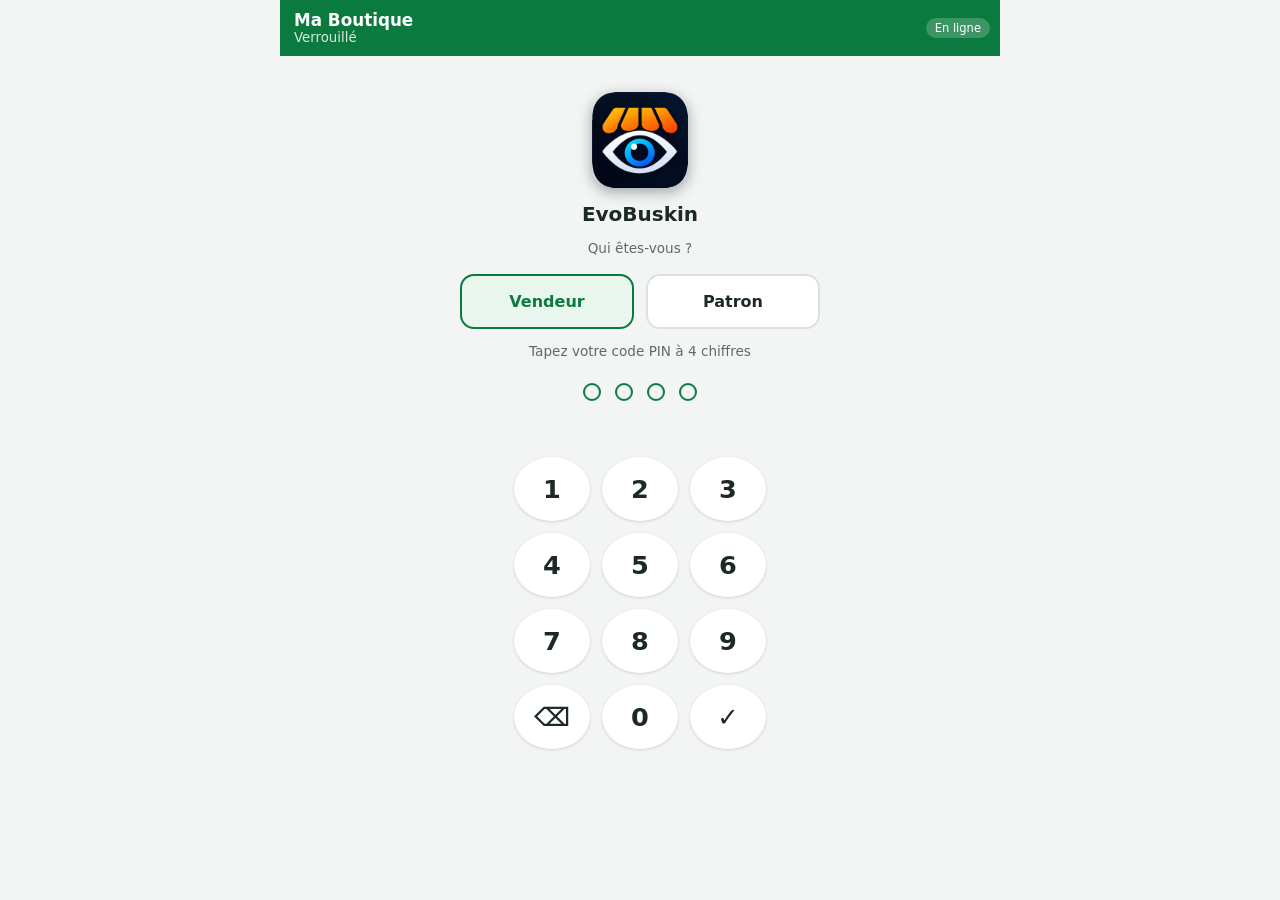
==== index.html @ 107aafbb "Add files via upload" ====
<!DOCTYPE html>
<html lang="fr">
<head>
  <meta charset="UTF-8">
  <meta name="viewport" content="width=device-width, initial-scale=1, viewport-fit=cover">
  <meta name="theme-color" content="#0b7a3e">
  <meta name="description" content="EvoBuskin : caisse, stock et dettes clients, même sans Internet.">
  <link rel="manifest" href="manifest.webmanifest">
  <link rel="icon" type="image/png" href="icons/icon-192.png">
  <link rel="apple-touch-icon" href="icons/apple-touch-icon.png">
  <link rel="stylesheet" href="css/style.css">
  <title>EvoBuskin</title>
</head>
<body>
  <!-- Écran de chargement affiché pendant l'ouverture de la base -->
  <div id="chargement"><img src="icons/logo.png" alt="EvoBuskin" width="128" height="128"><p>EvoBuskin</p></div>

  <div id="app" hidden>
    <header id="barre">
      <div class="barre-gauche">
        <strong id="nomBoutique">EvoBuskin</strong>
        <small id="infoRole"></small>
      </div>
      <div class="barre-droite">
        <span id="etatReseau" class="pastille">En ligne</span>
        <button id="btnQuitter" class="btn-icone" aria-label="Verrouiller">&#128274;</button>
      </div>
    </header>
    <main id="vue"></main>
    <nav id="menu"></nav>
  </div>

  <div id="toast" role="status" aria-live="polite"></div>

  <!-- Ordre important : utilitaires, base de données, modules, vues, puis application -->
  <script src="js/utils.js"></script>
  <script src="js/periode.js"></script>
  <script src="js/db.js"></script>
  <script src="js/audit.js"></script>
  <script src="js/pdf.js"></script>
  <script src="js/coffre.js"></script>
  <script src="js/scanner.js"></script>
  <script src="js/demo.js"></script>
  <script src="js/vue-caisse.js"></script>
  <script src="js/vue-stock.js"></script>
  <script src="js/vue-dettes.js"></script>
  <script src="js/vue-depenses.js"></script>
  <script src="js/vue-achats.js"></script>
  <script src="js/vue-import.js"></script>
  <script src="js/vue-audit.js"></script>
  <script src="js/vue-rapports.js"></script>
  <script src="js/vue-plus.js"></script>
  <script src="js/vue-reglages.js"></script>
  <script src="js/app.js"></script>
</body>
</html>
---- css/style.css ----
/* EvoBuskin - styles
   POUR CHANGER LES COULEURS : modifiez uniquement les variables ci-dessous (bloc :root). */
:root {
  --couleur-principale: #0b7a3e;   /* vert : barre du haut, boutons */
  --couleur-principale-fonce: #075c2e;
  --couleur-accent: #f2b705;       /* jaune : mises en avant */
  --couleur-danger: #c62828;       /* rouge : ruptures, dettes, suppression */
  --couleur-alerte: #e67e00;       /* orange : stock bas */
  --couleur-fond: #f3f5f4;
  --couleur-carte: #ffffff;
  --couleur-texte: #1d2a24;
  --couleur-texte-doux: #5d6b64;
  --couleur-bordure: #dbe2de;
  --rayon: 14px;
  --hauteur-barre: 56px;
  --hauteur-menu: 62px;
}

* { box-sizing: border-box; -webkit-tap-highlight-color: transparent; }
html, body { margin: 0; height: 100%; }
body {
  font-family: system-ui, -apple-system, "Segoe UI", Roboto, Arial, sans-serif;
  font-size: 16px; color: var(--couleur-texte); background: var(--couleur-fond);
  overscroll-behavior-y: contain;
}
body.modal-ouvert { overflow: hidden; }
button, input, select, textarea { font: inherit; color: inherit; }
h2 { margin: 4px 0 12px; font-size: 1.25rem; }
h3 { margin: 0; font-size: 1.1rem; }
p { margin: 0 0 10px; }
[hidden] { display: none !important; }

/* ---------- Chargement ---------- */
#chargement {
  position: fixed; inset: 0; background: #060d1f; color: #fff; z-index: 100;
  display: flex; flex-direction: column; align-items: center; justify-content: center; gap: 8px; font-weight: 700;
}
.logo-rond {
  width: 84px; height: 84px; border-radius: 50%; background: #fff; color: var(--couleur-principale);
  display: flex; align-items: center; justify-content: center; font-size: 3rem; font-weight: 900;
  box-shadow: 0 0 0 6px var(--couleur-accent);
}

/* ---------- Structure ---------- */
#app { display: flex; flex-direction: column; height: 100%; max-width: 720px; margin: 0 auto; background: var(--couleur-fond); }
#barre {
  height: calc(var(--hauteur-barre) + env(safe-area-inset-top)); padding-top: env(safe-area-inset-top);
  background: var(--couleur-principale); color: #fff; display: flex; align-items: center; justify-content: space-between;
  padding-left: 14px; padding-right: 10px; flex-shrink: 0;
}
.barre-gauche { display: flex; flex-direction: column; line-height: 1.15; min-width: 0; }
.barre-gauche strong { font-size: 1.05rem; white-space: nowrap; overflow: hidden; text-overflow: ellipsis; }
.barre-gauche small { opacity: .85; }
.barre-droite { display: flex; align-items: center; gap: 8px; }
.pastille { font-size: .72rem; padding: 3px 9px; border-radius: 99px; background: rgba(255,255,255,.2); }
.pastille.hors-ligne { background: var(--couleur-accent); color: #3b2f00; font-weight: 700; }
.btn-icone {
  width: 42px; height: 42px; border: 0; border-radius: 50%; background: rgba(255,255,255,.15); color: inherit;
  font-size: 1.2rem; cursor: pointer;
}
#vue { flex: 1; overflow-y: auto; padding: 12px 12px 90px; -webkit-overflow-scrolling: touch; }
#menu {
  height: calc(var(--hauteur-menu) + env(safe-area-inset-bottom)); padding-bottom: env(safe-area-inset-bottom);
  background: var(--couleur-carte); border-top: 1px solid var(--couleur-bordure); display: flex; flex-shrink: 0;
}
#menu button {
  flex: 1; border: 0; background: none; display: flex; flex-direction: column; align-items: center; justify-content: center;
  gap: 2px; font-size: .74rem; color: var(--couleur-texte-doux); cursor: pointer;
}
#menu button .ico { font-size: 1.4rem; }
#menu button.actif { color: var(--couleur-principale); font-weight: 700; }

/* ---------- Composants ---------- */
.carte { background: var(--couleur-carte); border-radius: var(--rayon); padding: 12px; margin-bottom: 12px; box-shadow: 0 1px 3px rgba(0,0,0,.08); }
.carte.danger { border-left: 5px solid var(--couleur-danger); }
.carte.alerte { border-left: 5px solid var(--couleur-alerte); }
.texte-centre { text-align: center; }
.petit { font-size: .85rem; color: var(--couleur-texte-doux); }
.gras { font-weight: 700; }
.rouge-txt { color: var(--couleur-danger); }
.vert-txt { color: var(--couleur-principale); }
.droite { text-align: right; }
.ligne-flex { display: flex; align-items: center; justify-content: space-between; gap: 10px; }
.vide { text-align: center; color: var(--couleur-texte-doux); padding: 28px 10px; }

.btn {
  display: block; width: 100%; padding: 14px 16px; border: 0; border-radius: 12px; cursor: pointer;
  background: var(--couleur-principale); color: #fff; font-weight: 700; font-size: 1rem; text-align: center;
}
.btn:active { background: var(--couleur-principale-fonce); }
.btn.gris { background: #e4e9e6; color: var(--couleur-texte); }
.btn.rouge { background: var(--couleur-danger); }
.btn.jaune { background: var(--couleur-accent); color: #3b2f00; }
.btn.contour { background: #fff; color: var(--couleur-principale); border: 2px solid var(--couleur-principale); }
.btn.petit-btn { width: auto; display: inline-block; padding: 9px 14px; font-size: .9rem; }
.btn[disabled] { opacity: .5; }
.ligne-boutons { display: flex; gap: 10px; margin-top: 12px; }
.ligne-boutons .btn { flex: 1; }
.pile > * + * { margin-top: 10px; }

.champ { display: block; margin-bottom: 12px; }
.champ > span { display: block; font-size: .85rem; color: var(--couleur-texte-doux); margin-bottom: 4px; }
.champ input, .champ select, .champ textarea {
  width: 100%; padding: 12px; border: 1.5px solid var(--couleur-bordure); border-radius: 10px; background: #fff; min-height: 46px;
}
.champ input:focus, .champ select:focus { outline: 0; border-color: var(--couleur-principale); }
.deux-colonnes { display: grid; grid-template-columns: 1fr 1fr; gap: 10px; }
.recherche { display: flex; gap: 8px; margin-bottom: 10px; }
.recherche input { flex: 1; padding: 12px; border: 1.5px solid var(--couleur-bordure); border-radius: 10px; min-height: 46px; background: #fff; }
.recherche .btn { width: 52px; padding: 0; font-size: 1.3rem; }

.segment { display: flex; background: #e4e9e6; border-radius: 12px; padding: 3px; margin-bottom: 12px; }
.segment button { flex: 1; border: 0; background: none; padding: 10px 4px; border-radius: 10px; font-weight: 600; cursor: pointer; }
.segment button.actif { background: #fff; color: var(--couleur-principale); box-shadow: 0 1px 3px rgba(0,0,0,.15); }

.badge { display: inline-block; padding: 2px 9px; border-radius: 99px; font-size: .75rem; font-weight: 700; background: #e1f3e8; color: var(--couleur-principale); }
.badge.rouge { background: #fde4e4; color: var(--couleur-danger); }
.badge.orange { background: #ffefd6; color: var(--couleur-alerte); }
.badge.gris { background: #e4e9e6; color: var(--couleur-texte-doux); }

.bandeau { padding: 10px 12px; border-radius: 12px; margin-bottom: 12px; background: #fff6d6; color: #5c4700; font-size: .9rem; }
.bandeau.rouge { background: #fde4e4; color: #7a1414; }

/* ---------- Listes ---------- */
.liste { background: var(--couleur-carte); border-radius: var(--rayon); overflow: hidden; margin-bottom: 12px; box-shadow: 0 1px 3px rgba(0,0,0,.08); }
.liste .ligne { display: flex; align-items: center; justify-content: space-between; gap: 10px; padding: 12px; border-bottom: 1px solid var(--couleur-bordure); cursor: pointer; }
.liste .ligne:last-child { border-bottom: 0; }
.liste .ligne:active { background: #f0f4f2; }
.liste .ligne .nom { font-weight: 600; }
.liste .ligne .sous { font-size: .82rem; color: var(--couleur-texte-doux); }
.liste .ligne .droite { text-align: right; flex-shrink: 0; }

/* ---------- Caisse ---------- */
.categories { display: flex; gap: 8px; overflow-x: auto; padding-bottom: 8px; margin-bottom: 4px; }
.categories button { flex-shrink: 0; border: 1.5px solid var(--couleur-bordure); background: #fff; border-radius: 99px; padding: 7px 14px; cursor: pointer; }
.categories button.actif { background: var(--couleur-principale); color: #fff; border-color: var(--couleur-principale); }
.grille-produits { display: grid; grid-template-columns: repeat(2, 1fr); gap: 10px; }
@media (min-width: 480px) { .grille-produits { grid-template-columns: repeat(3, 1fr); } }
.produit {
  background: #fff; border: 0; border-radius: var(--rayon); padding: 12px 10px; text-align: left; cursor: pointer;
  box-shadow: 0 1px 3px rgba(0,0,0,.1); display: flex; flex-direction: column; gap: 4px; min-height: 92px; position: relative;
}
.produit:active { transform: scale(.97); }
.produit .p-nom { font-weight: 700; line-height: 1.2; }
.produit .p-prix { color: var(--couleur-principale); font-weight: 800; }
.produit .p-stock { font-size: .78rem; color: var(--couleur-texte-doux); }
.produit.rupture { opacity: .55; }
.produit .p-qte { position: absolute; top: 6px; right: 6px; background: var(--couleur-accent); color: #3b2f00; font-weight: 800; border-radius: 99px; min-width: 26px; text-align: center; padding: 1px 7px; }
.barre-panier {
  position: fixed; left: 0; right: 0; bottom: calc(var(--hauteur-menu) + env(safe-area-inset-bottom)); max-width: 720px; margin: 0 auto;
  padding: 8px 12px; background: transparent; z-index: 20;
}
.barre-panier .btn { display: flex; justify-content: space-between; box-shadow: 0 4px 14px rgba(0,0,0,.25); }

.ligne-panier { display: flex; align-items: center; gap: 8px; padding: 10px 0; border-bottom: 1px solid var(--couleur-bordure); }
.ligne-panier .info { flex: 1; min-width: 0; }
.ligne-panier .info .nom { font-weight: 600; }
.qte-ctrl { display: flex; align-items: center; gap: 6px; }
.qte-ctrl button { width: 38px; height: 38px; border-radius: 50%; border: 0; background: #e4e9e6; font-size: 1.3rem; font-weight: 800; cursor: pointer; }
.qte-ctrl input { width: 58px; text-align: center; padding: 8px 2px; border: 1.5px solid var(--couleur-bordure); border-radius: 8px; }
.total-grand { font-size: 1.5rem; font-weight: 900; color: var(--couleur-principale); }
.modes { display: grid; grid-template-columns: repeat(3, 1fr); gap: 8px; margin-bottom: 12px; }
.modes button { border: 2px solid var(--couleur-bordure); background: #fff; border-radius: 12px; padding: 10px 4px; font-size: .82rem; font-weight: 600; cursor: pointer; }
.modes button.actif { border-color: var(--couleur-principale); background: #e9f6ee; color: var(--couleur-principale); }
.recu { background: #fffef5; border: 1px dashed #b9b27a; border-radius: 10px; padding: 12px; font-family: "Courier New", monospace; font-size: .85rem; white-space: pre-wrap; margin-bottom: 12px; }

/* ---------- Fenêtres ---------- */
.fond-fenetre { position: fixed; inset: 0; background: rgba(0,0,0,.5); z-index: 50; display: flex; align-items: flex-end; justify-content: center; }
.fenetre {
  background: #fff; width: 100%; max-width: 720px; max-height: 92vh; border-radius: 20px 20px 0 0;
  display: flex; flex-direction: column; animation: monter .2s ease-out;
}
@keyframes monter { from { transform: translateY(40px); opacity: 0; } to { transform: none; opacity: 1; } }
.fenetre-tete { display: flex; align-items: center; justify-content: space-between; padding: 14px 16px 6px; }
.fenetre-tete .fermer { background: #e4e9e6; width: 36px; height: 36px; font-size: 1.5rem; }
.fenetre-corps { padding: 8px 16px calc(18px + env(safe-area-inset-bottom)); overflow-y: auto; }

/* ---------- Connexion / PIN ---------- */
#ecranPin { display: flex; flex-direction: column; align-items: center; padding: 24px 16px; gap: 14px; }
.roles { display: flex; gap: 12px; width: 100%; max-width: 360px; }
.roles button { flex: 1; padding: 16px 8px; border: 2px solid var(--couleur-bordure); background: #fff; border-radius: 14px; font-weight: 700; cursor: pointer; font-size: 1rem; }
.roles button.actif { border-color: var(--couleur-principale); background: #e9f6ee; color: var(--couleur-principale); }
.points { display: flex; gap: 14px; height: 24px; }
.points i { width: 18px; height: 18px; border-radius: 50%; border: 2px solid var(--couleur-principale); }
.points i.plein { background: var(--couleur-principale); }
.clavier { display: grid; grid-template-columns: repeat(3, 76px); gap: 12px; }
.clavier button { height: 64px; border-radius: 50%; border: 0; background: #fff; font-size: 1.6rem; font-weight: 700; box-shadow: 0 1px 3px rgba(0,0,0,.15); cursor: pointer; }
.clavier button:active { background: #e4e9e6; }
.erreur-pin { color: var(--couleur-danger); min-height: 22px; font-weight: 600; text-align: center; }

/* ---------- Scanner ---------- */
.scan-zone { position: relative; background: #000; border-radius: 12px; overflow: hidden; margin-bottom: 10px; aspect-ratio: 4 / 3; }
.scan-zone video { width: 100%; height: 100%; object-fit: cover; }
.scan-cadre { position: absolute; inset: 22% 10%; border: 3px solid var(--couleur-accent); border-radius: 12px; box-shadow: 0 0 0 999px rgba(0,0,0,.35); }

/* ---------- Rapports ---------- */
.stats { display: grid; grid-template-columns: 1fr 1fr; gap: 10px; margin-bottom: 12px; }
.stat { background: #fff; border-radius: var(--rayon); padding: 12px; box-shadow: 0 1px 3px rgba(0,0,0,.08); }
.stat .lib { font-size: .8rem; color: var(--couleur-texte-doux); }
.stat .val { font-size: 1.15rem; font-weight: 800; }
.stat .val2 { font-size: .78rem; color: var(--couleur-texte-doux); }
.stat.vert .val { color: var(--couleur-principale); }
.stat.rouge .val { color: var(--couleur-danger); }
.graphique { display: flex; align-items: flex-end; gap: 6px; height: 130px; padding-top: 8px; }
.graphique .col { flex: 1; display: flex; flex-direction: column; align-items: center; justify-content: flex-end; height: 100%; }
.graphique .barre-g { width: 100%; background: var(--couleur-principale); border-radius: 6px 6px 0 0; min-height: 2px; }
.graphique .lib-g { font-size: .7rem; color: var(--couleur-texte-doux); margin-top: 3px; }
.barre-h { height: 8px; background: #e4e9e6; border-radius: 99px; overflow: hidden; margin-top: 4px; }
.barre-h i { display: block; height: 100%; background: var(--couleur-accent); }

/* ---------- Message temporaire ---------- */
#toast {
  position: fixed; left: 50%; bottom: calc(var(--hauteur-menu) + 24px + env(safe-area-inset-bottom)); transform: translate(-50%, 20px);
  background: #243029; color: #fff; padding: 12px 18px; border-radius: 12px; opacity: 0; pointer-events: none;
  transition: all .25s; z-index: 200; max-width: 90%; text-align: center; font-size: .95rem;
}
#toast.visible { opacity: 1; transform: translate(-50%, 0); }
#toast.erreur { background: var(--couleur-danger); }
#toast.ok { background: var(--couleur-principale); }

/* ---------- Options repliables (formulaire produit) ---------- */
details.options { background: #f6f8f7; border-radius: 10px; padding: 10px 12px; margin-bottom: 12px; }
details.options summary { font-weight: 700; color: var(--couleur-principale); cursor: pointer; }
details.options[open] summary { margin-bottom: 8px; }

/* ---------- Logo EvoBuskin ---------- */
#chargement img, .logo-login { border-radius: 22%; }
.logo-login { width: 96px; height: 96px; box-shadow: 0 4px 14px rgba(6,13,31,.35); }

/* ---------- Calendrier de choix de période ---------- */
.cal-tete { display: flex; align-items: center; justify-content: space-between; margin: 2px 0 10px; }
.cal-nav { width: 44px; height: 44px; border: 0; border-radius: 50%; background: #e4e9e6; font-size: 1.6rem; line-height: 1; color: var(--couleur-principale); cursor: pointer; }
.cal-nav[disabled] { opacity: .3; cursor: default; }
.cal-titre { border: 0; background: none; font-size: 1.1rem; font-weight: 800; text-transform: capitalize; padding: 10px 12px; border-radius: 10px; cursor: pointer; }
button.cal-titre:active { background: #e4e9e6; }
div.cal-titre { cursor: default; }
.cal-sem, .cal-grille { display: grid; grid-template-columns: repeat(7, 1fr); }
.cal-sem span { text-align: center; font-size: .75rem; font-weight: 700; color: var(--couleur-texte-doux); padding: 4px 0 6px; }
.cal-grille { row-gap: 2px; }
.cal-j { position: relative; height: 48px; padding: 0; border: 0; background: none; cursor: pointer; }
.cal-j span { position: relative; z-index: 1; display: flex; align-items: center; justify-content: center; width: 40px; height: 40px; margin: 2px auto 0; border-radius: 50%; font-weight: 600; font-size: 1rem; }
.cal-j:active span { background: #e4e9e6; }
.cal-j.auj span { box-shadow: inset 0 0 0 2px var(--couleur-principale); color: var(--couleur-principale); }
.cal-j.mil { background: #dff1e6; }
.cal-j.deb.plage { background: linear-gradient(to right, transparent 50%, #dff1e6 50%); }
.cal-j.fin.plage { background: linear-gradient(to left, transparent 50%, #dff1e6 50%); }
.cal-j.deb span, .cal-j.fin span, .cal-j.seul span { background: var(--couleur-principale); color: #fff; box-shadow: none; }
.cal-j.futur { cursor: default; }
.cal-j.futur span { color: #b4bdb8; }
.cal-j .pt, .pt-l { position: absolute; z-index: 2; bottom: 1px; left: 50%; width: 6px; height: 6px; margin-left: -3px; border-radius: 50%; background: var(--couleur-accent); }
.cal-resume { margin: 14px 0 2px; padding: 12px; border-radius: 12px; background: #f0f4f2; text-align: center; min-height: 64px; display: flex; flex-direction: column; justify-content: center; }
.cal-legende { margin-top: 10px; text-align: center; font-size: .8rem; color: var(--couleur-texte-doux); }
.pt-l { position: static; display: inline-block; margin: 0 4px 1px 0; }
.cal-mois-grille { display: grid; grid-template-columns: repeat(3, 1fr); gap: 8px; margin-bottom: 4px; }
.cal-mois-grille button { padding: 16px 4px; border: 1.5px solid var(--couleur-bordure); border-radius: 12px; background: #fff; font-weight: 700; text-transform: capitalize; cursor: pointer; }
.cal-mois-grille button.actif { border-color: var(--couleur-principale); background: #e9f6ee; color: var(--couleur-principale); }
.cal-mois-grille button[disabled] { opacity: .35; }
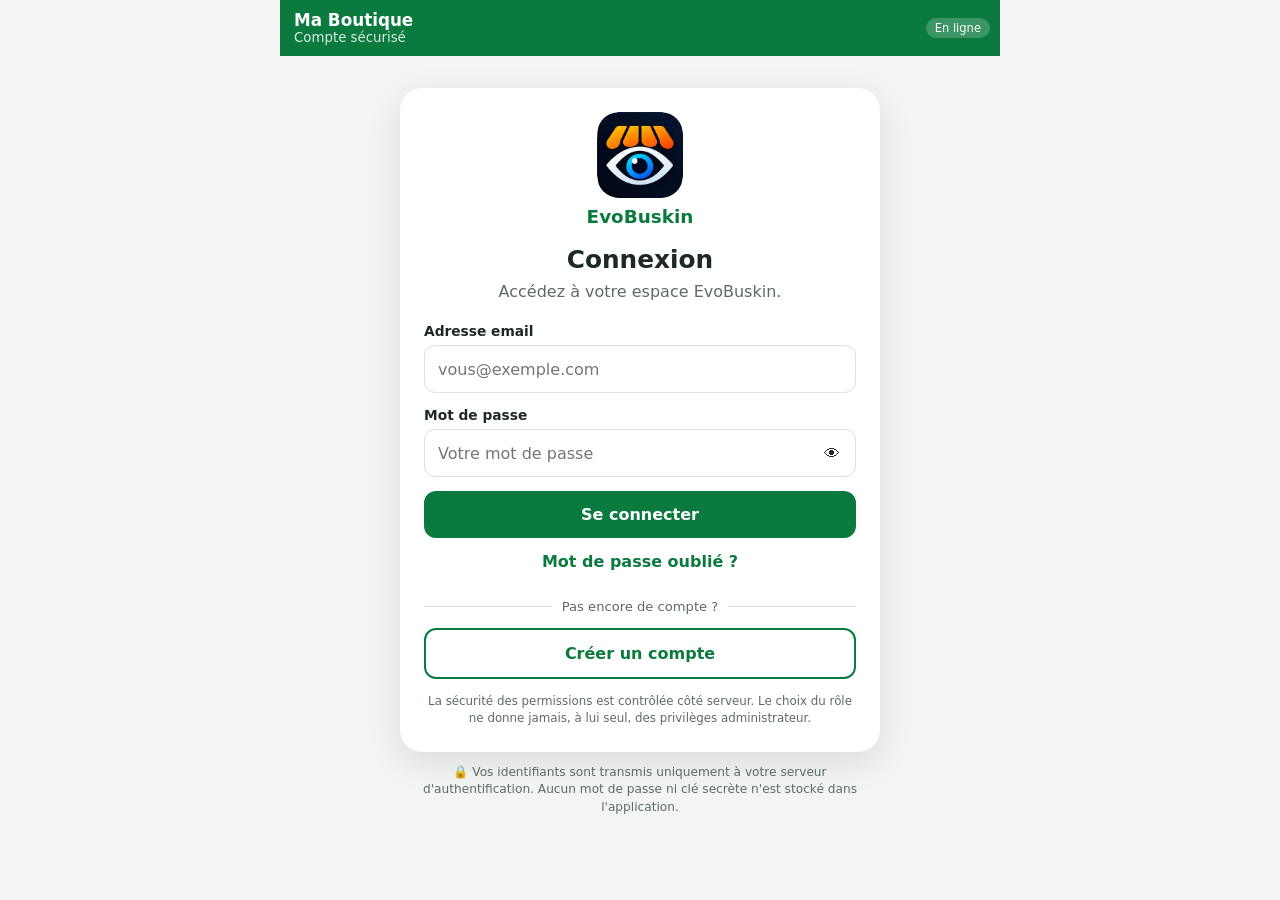
==== commit 7603b75c: "Add files via upload" ====
--- a/index.html
+++ b/index.html
@@ -5,6 +5,8 @@
   <meta name="viewport" content="width=device-width, initial-scale=1, viewport-fit=cover">
   <meta name="theme-color" content="#0b7a3e">
   <meta name="description" content="EvoBuskin : caisse, stock et dettes clients, même sans Internet.">
+  <meta name="referrer" content="no-referrer">
+  <meta http-equiv="Content-Security-Policy" content="default-src 'self'; base-uri 'self'; object-src 'none'; frame-ancestors 'none'; img-src 'self' data: blob:; style-src 'self' 'unsafe-inline'; script-src 'self'; connect-src 'self' https://*.supabase.co https://*.supabase.in; font-src 'self'; form-action 'self';">
   <link rel="manifest" href="manifest.webmanifest">
   <link rel="icon" type="image/png" href="icons/icon-192.png">
   <link rel="apple-touch-icon" href="icons/apple-touch-icon.png">
@@ -33,9 +35,14 @@
   <div id="toast" role="status" aria-live="polite"></div>
 
   <!-- Ordre important : utilitaires, base de données, modules, vues, puis application -->
+  <script src="js/auth-config.js"></script>
+  <script src="js/auth.js"></script>
+  <script src="js/auth-ui.js"></script>
   <script src="js/utils.js"></script>
   <script src="js/periode.js"></script>
   <script src="js/db.js"></script>
+  <script src="js/cloud-db.js"></script>
+  <script src="js/sync.js"></script>
   <script src="js/audit.js"></script>
   <script src="js/pdf.js"></script>
   <script src="js/coffre.js"></script>
@@ -51,6 +58,8 @@
   <script src="js/vue-rapports.js"></script>
   <script src="js/vue-plus.js"></script>
   <script src="js/vue-reglages.js"></script>
+  <script src="js/security-monitor.js"></script>
+  <script src="js/subscriptions.js"></script>
   <script src="js/app.js"></script>
 </body>
 </html>
--- a/css/style.css
+++ b/css/style.css
@@ -255,3 +255,47 @@
 .cal-mois-grille button { padding: 16px 4px; border: 1.5px solid var(--couleur-bordure); border-radius: 12px; background: #fff; font-weight: 700; text-transform: capitalize; cursor: pointer; }
 .cal-mois-grille button.actif { border-color: var(--couleur-principale); background: #e9f6ee; color: var(--couleur-principale); }
 .cal-mois-grille button[disabled] { opacity: .35; }
+
+/* ---------- Authentification SaaS ---------- */
+.auth-page { min-height: 100%; display: flex; flex-direction: column; align-items: center; justify-content: center; padding: 20px 8px 40px; }
+.auth-card { width: 100%; max-width: 480px; background: var(--couleur-carte); border-radius: 22px; padding: 24px; box-shadow: 0 10px 35px rgba(0,0,0,.10); }
+.auth-logo { display: block; width: 86px; height: 86px; margin: 0 auto 8px; border-radius: 22px; }
+.auth-brand { text-align: center; color: var(--couleur-principale); font-size: 1.15rem; font-weight: 900; margin-bottom: 18px; }
+.auth-card h1 { text-align: center; margin: 0 0 6px; font-size: 1.55rem; }
+.auth-subtitle { text-align: center; color: var(--couleur-texte-doux); margin-bottom: 20px; line-height: 1.45; }
+.champ-auth { display: block; margin-bottom: 14px; }
+.champ-auth > span, .role-title { display: block; font-size: .86rem; font-weight: 700; margin-bottom: 6px; }
+.champ-auth input { width: 100%; min-height: 48px; padding: 12px 13px; border: 1.5px solid var(--couleur-bordure); border-radius: 11px; background: #fff; }
+.champ-auth input:focus { outline: 0; border-color: var(--couleur-principale); box-shadow: 0 0 0 3px rgba(11,122,62,.10); }
+.auth-password-wrap { position: relative; }
+.auth-password-wrap input { padding-right: 48px; }
+.auth-eye { position: absolute; right: 4px; top: 4px; width: 40px; height: 40px; border: 0; border-radius: 9px; background: transparent; cursor: pointer; }
+.auth-submit { margin-top: 8px; }
+.auth-link { width: 100%; border: 0; background: transparent; color: var(--couleur-principale); font-weight: 700; padding: 14px 8px; cursor: pointer; }
+.auth-separator { display: flex; align-items: center; gap: 10px; color: var(--couleur-texte-doux); font-size: .82rem; margin: 14px 0; }
+.auth-separator:before, .auth-separator:after { content: ''; height: 1px; background: var(--couleur-bordure); flex: 1; }
+.auth-message { min-height: 0; margin-bottom: 10px; border-radius: 10px; font-size: .9rem; line-height: 1.4; }
+.auth-message:not(:empty) { padding: 10px 12px; background: #eef4f0; }
+.auth-message.erreur { color: #7a1414; background: #fde4e4 !important; }
+.auth-message.succes { color: #075c2e; background: #e1f3e8 !important; }
+.account-types { display: grid; grid-template-columns: 1fr 1fr; gap: 10px; margin: 0 0 16px; }
+.account-type { text-align: left; border: 1.5px solid var(--couleur-bordure); border-radius: 13px; background: #fff; padding: 12px; cursor: pointer; min-height: 88px; }
+.account-type b, .account-type small { display: block; }
+.account-type small { color: var(--couleur-texte-doux); margin-top: 5px; line-height: 1.3; }
+.account-type.actif { border: 2px solid var(--couleur-principale); background: #f0f8f3; }
+.auth-check { display: flex; align-items: flex-start; gap: 9px; font-size: .83rem; line-height: 1.35; margin: 14px 0; }
+.auth-check input { width: 18px; height: 18px; margin-top: 1px; flex-shrink: 0; accent-color: var(--couleur-principale); }
+.password-meter { height: 6px; background: #e7ece9; border-radius: 99px; margin-top: 8px; overflow: hidden; }
+.password-meter i { display: block; height: 100%; width: 0; background: var(--couleur-danger); transition: width .2s, background .2s; }
+.password-strength { font-size: .78rem; font-weight: 800; margin-top: 5px; }
+.password-strength.faible { color: var(--couleur-danger); }.password-strength.moyen { color: var(--couleur-alerte); }.password-strength.fort, .password-strength.tres-fort { color: var(--couleur-principale); }
+.password-rules { list-style: none; padding: 7px 0 0; margin: 0; display: grid; grid-template-columns: 1fr 1fr; gap: 4px 10px; font-size: .76rem; color: var(--couleur-texte-doux); }
+.password-rules li.ok { color: var(--couleur-principale); font-weight: 700; }
+.password-match { min-height: 20px; font-size: .78rem; margin: -5px 0 8px; }.password-match.ok { color: var(--couleur-principale); }.password-match.bad { color: var(--couleur-danger); }
+.auth-security, .auth-security-box { max-width: 480px; text-align: center; color: var(--couleur-texte-doux); font-size: .76rem; line-height: 1.45; margin-top: 12px; }
+.auth-security-box { padding: 11px; border-radius: 11px; background: #f3f5f4; max-width: none; }
+.auth-footnote { color: var(--couleur-texte-doux); font-size: .74rem; text-align: center; line-height: 1.45; margin: 14px 0 0; }
+@media (max-width: 380px) { .account-types, .password-rules { grid-template-columns: 1fr; } .auth-card { padding: 18px; } }
+
+.mfa-qr { display:block; width:min(240px,80vw); height:auto; margin:12px auto; border-radius:12px; background:#fff; padding:10px; border:1px solid var(--couleur-bordure); }
+.mfa-secret { display:block; overflow-wrap:anywhere; margin-top:6px; font-size:.85rem; }
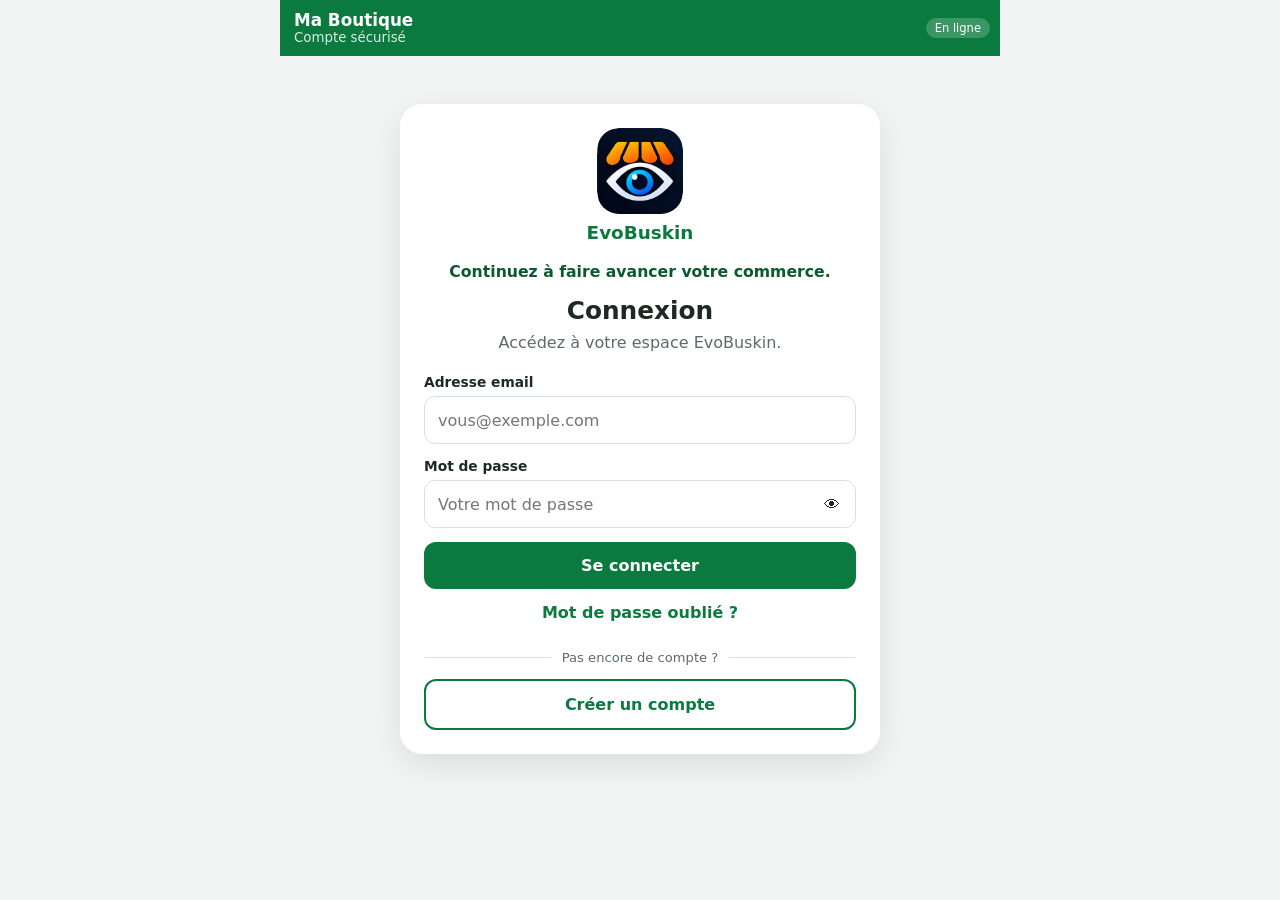
==== commit 48da377c: "Add files via upload" ====
--- a/index.html
+++ b/index.html
@@ -6,7 +6,7 @@
   <meta name="theme-color" content="#0b7a3e">
   <meta name="description" content="EvoBuskin : caisse, stock et dettes clients, même sans Internet.">
   <meta name="referrer" content="no-referrer">
-  <meta http-equiv="Content-Security-Policy" content="default-src 'self'; base-uri 'self'; object-src 'none'; frame-ancestors 'none'; img-src 'self' data: blob:; style-src 'self' 'unsafe-inline'; script-src 'self'; connect-src 'self' https://*.supabase.co https://*.supabase.in; font-src 'self'; form-action 'self';">
+  <meta http-equiv="Content-Security-Policy" content="default-src 'self'; base-uri 'self'; object-src 'none'; frame-ancestors 'none'; img-src 'self' data: blob:; style-src 'self' 'unsafe-inline'; script-src 'self'; connect-src 'self' https://*.supabase.co https://*.supabase.in wss://*.supabase.co wss://*.supabase.in; font-src 'self'; form-action 'self';">
   <link rel="manifest" href="manifest.webmanifest">
   <link rel="icon" type="image/png" href="icons/icon-192.png">
   <link rel="apple-touch-icon" href="icons/apple-touch-icon.png">
@@ -25,7 +25,7 @@
       </div>
       <div class="barre-droite">
         <span id="etatReseau" class="pastille">En ligne</span>
-        <button id="btnQuitter" class="btn-icone" aria-label="Verrouiller">&#128274;</button>
+        <button id="btnQuitter" class="btn-icone" aria-label="Se déconnecter">&#128274;</button>
       </div>
     </header>
     <main id="vue"></main>
@@ -35,14 +35,18 @@
   <div id="toast" role="status" aria-live="polite"></div>
 
   <!-- Ordre important : utilitaires, base de données, modules, vues, puis application -->
+  <script src="js/chargeur.js"></script>
   <script src="js/auth-config.js"></script>
   <script src="js/auth.js"></script>
+  <script src="js/auth-hors-ligne.js"></script>
   <script src="js/auth-ui.js"></script>
   <script src="js/utils.js"></script>
   <script src="js/periode.js"></script>
   <script src="js/db.js"></script>
   <script src="js/cloud-db.js"></script>
   <script src="js/sync.js"></script>
+  <script src="js/temps-reel.js"></script>
+  <script src="js/cloud-sync.js"></script>
   <script src="js/audit.js"></script>
   <script src="js/pdf.js"></script>
   <script src="js/coffre.js"></script>
@@ -58,6 +62,9 @@
   <script src="js/vue-rapports.js"></script>
   <script src="js/vue-plus.js"></script>
   <script src="js/vue-reglages.js"></script>
+  <script src="js/vue-compte.js"></script>
+  <script src="js/vue-boutiques.js"></script>
+  <script src="js/equipe.js"></script>
   <script src="js/security-monitor.js"></script>
   <script src="js/subscriptions.js"></script>
   <script src="js/app.js"></script>
--- a/css/style.css
+++ b/css/style.css
@@ -299,3 +299,31 @@
 
 .mfa-qr { display:block; width:min(240px,80vw); height:auto; margin:12px auto; border-radius:12px; background:#fff; padding:10px; border:1px solid var(--couleur-bordure); }
 .mfa-secret { display:block; overflow-wrap:anywhere; margin-top:6px; font-size:.85rem; }
+
+/* ---------- Chargeur animé (logo EvoBuskin) ---------- */
+.eb-logo { display: block; filter: drop-shadow(0 6px 18px rgba(0,0,0,.35)); }
+.eb-barre { animation: eb-balayage 1.8s cubic-bezier(.45,.05,.55,.95) infinite; }
+.eb-iris { animation: eb-iris 1.8s ease-in-out infinite; }
+.eb-auvent { transform-box: fill-box; transform-origin: center bottom; animation: eb-auvent 1.8s ease-in-out infinite; }
+.eb-auvent.a1 { animation-delay: .00s; }
+.eb-auvent.a2 { animation-delay: .22s; }
+.eb-auvent.a3 { animation-delay: .44s; }
+.eb-auvent.a4 { animation-delay: .66s; }
+@keyframes eb-balayage { 0% { transform: translateX(0); opacity: 0; } 8% { opacity: 1; } 92% { opacity: 1; } 100% { transform: translateX(600px); opacity: 0; } }
+@keyframes eb-iris { 0%, 100% { transform: translateX(-9px); } 50% { transform: translateX(9px); } }
+@keyframes eb-auvent { 0%, 55%, 100% { transform: translateY(0) scale(1); filter: brightness(1); } 18% { transform: translateY(-6px) scale(1.04); filter: brightness(1.35); } }
+@media (prefers-reduced-motion: reduce) {
+  .eb-barre, .eb-iris, .eb-auvent { animation-duration: 3.6s; }
+}
+#chargement { gap: 14px; }
+#chargeurGlobal { position: fixed; inset: 0; z-index: 400; display: flex; align-items: center; justify-content: center; }
+#chargeurGlobal[hidden] { display: none !important; }
+#chargeurGlobal.chargeur-plein { background: rgba(6, 13, 31, .94); color: #fff; }
+#chargeurGlobal.chargeur-page { background: rgba(244, 247, 245, .78); color: #0b2a1a; backdrop-filter: blur(2px); }
+.chargeur-contenu { display: flex; flex-direction: column; align-items: center; gap: 14px; text-align: center; padding: 20px; }
+.chargeur-texte { margin: 0; font-weight: 700; font-size: 1rem; }
+
+/* ---------- Phrase de présentation (connexion / inscription) ---------- */
+.auth-slogan { text-align: center; margin: 4px 0 14px; color: #36524a; line-height: 1.35; }
+.auth-slogan b { display: block; font-size: .98rem; color: #0b5a2e; margin-bottom: 4px; }
+.auth-slogan span { display: block; font-size: .82rem; color: #5b6e68; }
